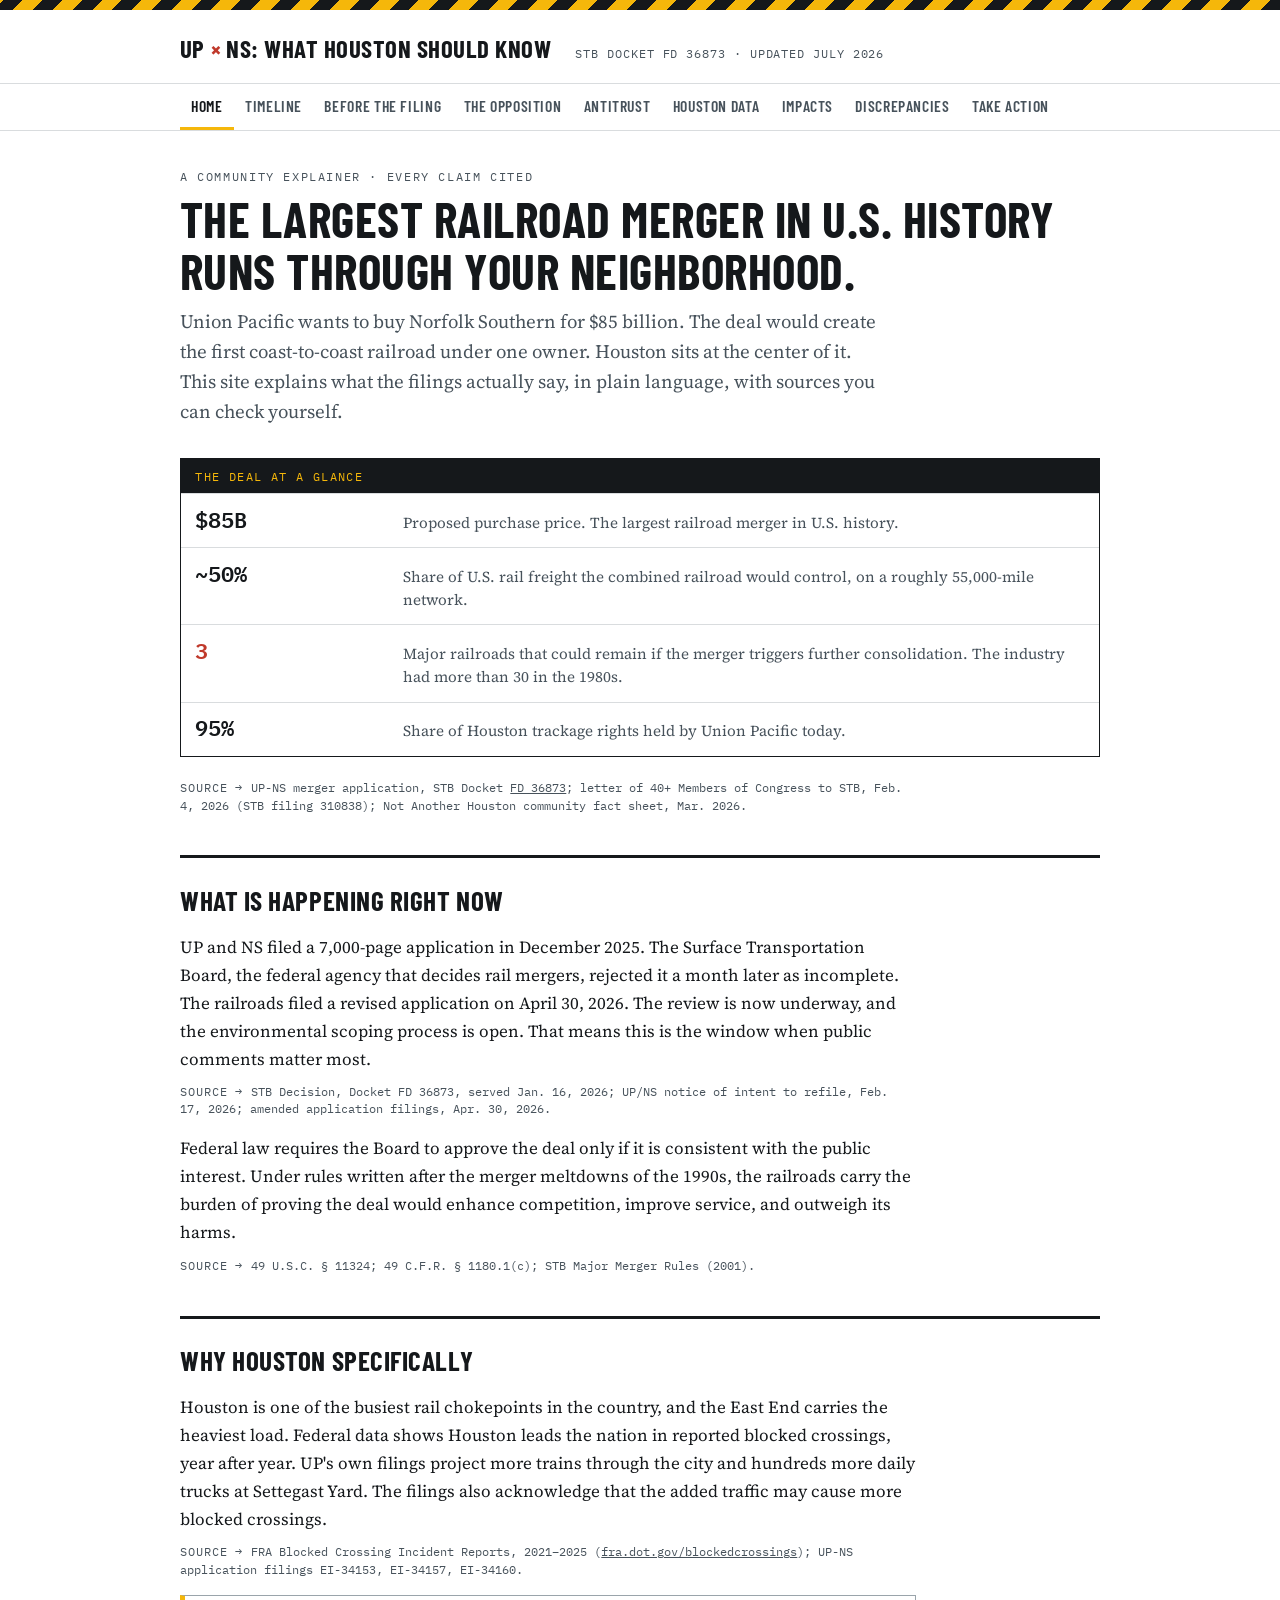
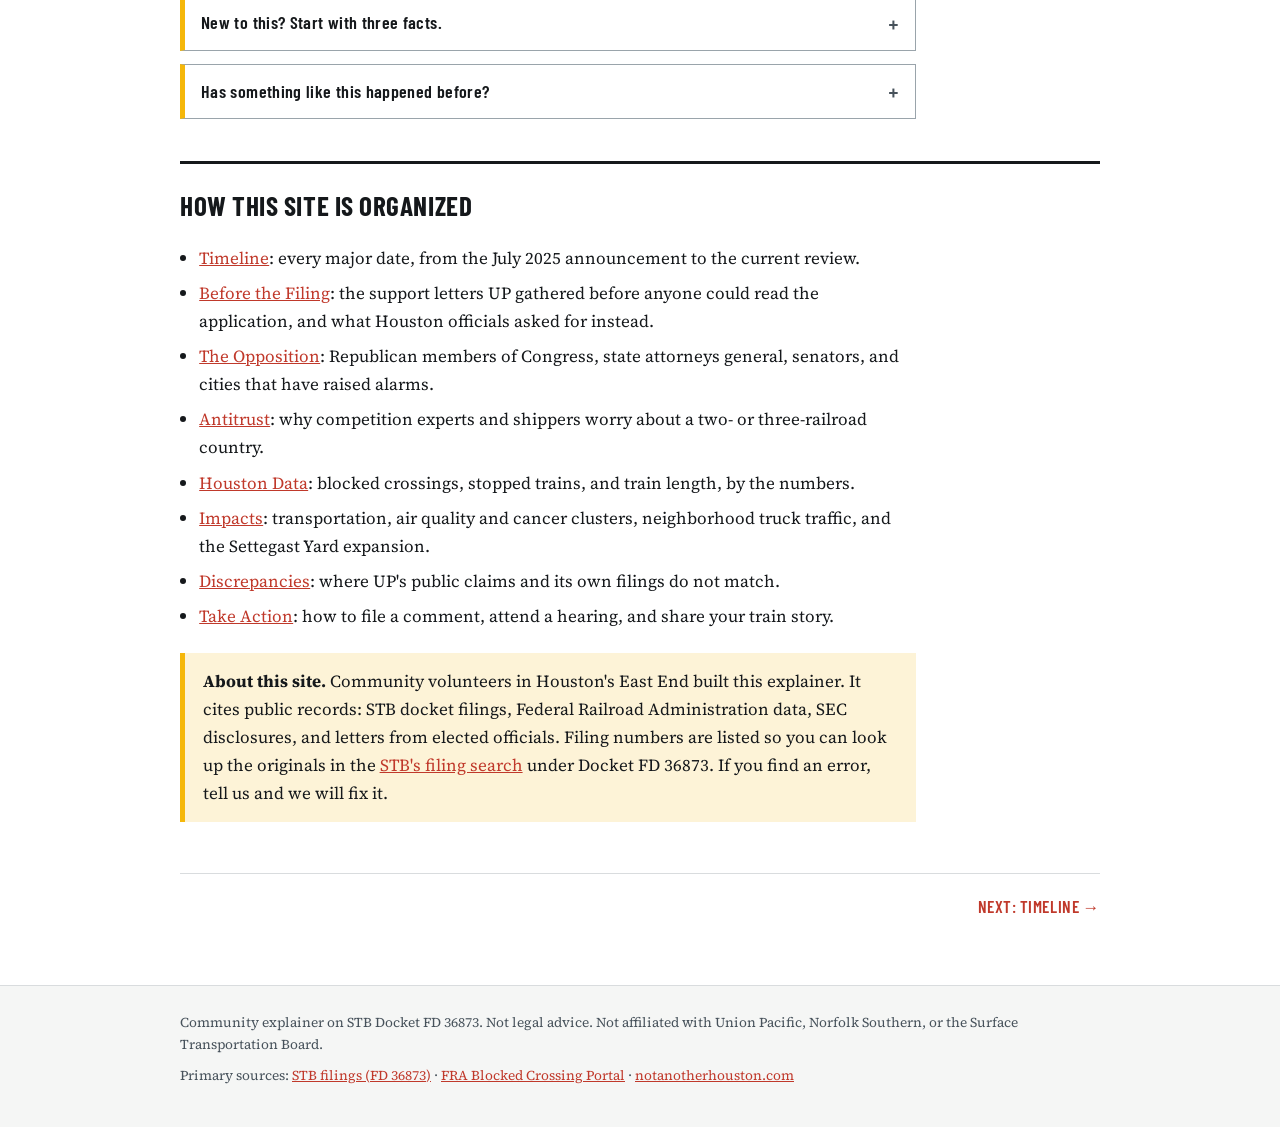
==== index.html @ a2941856 "initial files" ====
<!DOCTYPE html>
<html lang="en">
<head>
<meta charset="UTF-8">
<meta name="viewport" content="width=device-width, initial-scale=1.0">
<title>The UP-NS Merger, Explained | Houston</title>
<meta name="description" content="A plain-language, source-cited explainer on the proposed Union Pacific and Norfolk Southern merger and what it means for Houston.">
<link rel="preconnect" href="https://fonts.googleapis.com">
<link href="https://fonts.googleapis.com/css2?family=Barlow+Condensed:wght@600;700&family=IBM+Plex+Mono:wght@400;600&family=Source+Serif+4:ital,wght@0,400;0,600;1,400&display=swap" rel="stylesheet">
<link rel="stylesheet" href="styles.css">
</head>
<body>
<div class="hazard" aria-hidden="true"></div>
<header class="site">
  <div class="site-inner">
    <a class="wordmark" href="index.html">UP <span class="x">&times;</span> NS: What Houston Should Know</a>
    <span class="docket">STB DOCKET FD 36873 &middot; UPDATED JULY 2026</span>
  </div>
</header>
<nav class="site" aria-label="Site">
  <ul>
    <li><a href="index.html" class="here">Home</a></li>
    <li><a href="timeline.html">Timeline</a></li>
    <li><a href="letters.html">Before the Filing</a></li>
    <li><a href="opposition.html">The Opposition</a></li>
    <li><a href="antitrust.html">Antitrust</a></li>
    <li><a href="houston-data.html">Houston Data</a></li>
    <li><a href="impacts.html">Impacts</a></li>
    <li><a href="discrepancies.html">Discrepancies</a></li>
    <li><a href="action.html">Take Action</a></li>
  </ul>
</nav>

<main>
  <p class="eyebrow">A community explainer &middot; Every claim cited</p>
  <h1>The largest railroad merger in U.S. history runs through your neighborhood.</h1>
  <p class="lede">Union Pacific wants to buy Norfolk Southern for $85 billion. The deal would create the first coast-to-coast railroad under one owner. Houston sits at the center of it. This site explains what the filings actually say, in plain language, with sources you can check yourself.</p>

  <div class="board">
    <div class="board-title">The deal at a glance</div>
    <div class="board-row">
      <span class="board-num">$85B</span>
      <span class="board-label">Proposed purchase price. The largest railroad merger in U.S. history.</span>
    </div>
    <div class="board-row">
      <span class="board-num">~50%</span>
      <span class="board-label">Share of U.S. rail freight the combined railroad would control, on a roughly 55,000-mile network.</span>
    </div>
    <div class="board-row">
      <span class="board-num red">3</span>
      <span class="board-label">Major railroads that could remain if the merger triggers further consolidation. The industry had more than 30 in the 1980s.</span>
    </div>
    <div class="board-row">
      <span class="board-num">95%</span>
      <span class="board-label">Share of Houston trackage rights held by Union Pacific today.</span>
    </div>
  </div>
  <span class="src">UP-NS merger application, STB Docket <a href="https://www.stb.gov/proceedings-actions/filings/" rel="noopener">FD 36873</a>; letter of 40+ Members of Congress to STB, Feb. 4, 2026 (STB filing 310838); Not Another Houston community fact sheet, Mar. 2026.</span>

  <h2>What is happening right now</h2>
  <p>UP and NS filed a 7,000-page application in December 2025. The Surface Transportation Board, the federal agency that decides rail mergers, rejected it a month later as incomplete. The railroads filed a revised application on April 30, 2026. The review is now underway, and the environmental scoping process is open. That means this is the window when public comments matter most.</p>
  <span class="src">STB Decision, Docket FD 36873, served Jan. 16, 2026; UP/NS notice of intent to refile, Feb. 17, 2026; amended application filings, Apr. 30, 2026.</span>

  <p>Federal law requires the Board to approve the deal only if it is consistent with the public interest. Under rules written after the merger meltdowns of the 1990s, the railroads carry the burden of proving the deal would enhance competition, improve service, and outweigh its harms.</p>
  <span class="src">49 U.S.C. &sect; 11324; 49 C.F.R. &sect; 1180.1(c); STB Major Merger Rules (2001).</span>

  <h2>Why Houston specifically</h2>
  <p>Houston is one of the busiest rail chokepoints in the country, and the East End carries the heaviest load. Federal data shows Houston leads the nation in reported blocked crossings, year after year. UP's own filings project more trains through the city and hundreds more daily trucks at Settegast Yard. The filings also acknowledge that the added traffic may cause more blocked crossings.</p>
  <span class="src">FRA Blocked Crossing Incident Reports, 2021&ndash;2025 (<a href="https://www.fra.dot.gov/blockedcrossings/" rel="noopener">fra.dot.gov/blockedcrossings</a>); UP-NS application filings EI-34153, EI-34157, EI-34160.</span>

  <details class="box">
    <summary>New to this? Start with three facts.</summary>
    <div class="body">
      <p><strong>1. Eastwood Street is the most-reported blocked crossing in the United States.</strong> It logged 937 complaints in 2025 alone. Nine of the ten most-reported crossings nationally in 2024 were East End UP crossings.</p>
      <p><strong>2. The merger adds traffic here.</strong> UP's original application projected roughly 37% more trains on the corridors feeding the East End by Year 5, and a 209.8% increase in daily trucks at Settegast Yard.</p>
      <p><strong>3. You can still be heard.</strong> The STB accepts public comments, Houston officials have formally requested a public hearing here, and residents can submit their own experiences to the docket.</p>
      <span class="src">FRA Blocked Crossing Incident Reports, 2021&ndash;2025; STB filings EI-34153 &amp; EI-34157; procedural comments of Houston officials, Oct.&ndash;Nov. 2025 (STB filings 310158, 310323, 310413, 310428, 310429).</span>
    </div>
  </details>

  <details class="box">
    <summary>Has something like this happened before?</summary>
    <div class="body">
      <p>Yes, and Houston remembers it. When UP acquired Southern Pacific in 1996, it promised efficiency and better service. Within months the combined network melted down. Trains backed up from Houston toward Chicago, plants along the Ship Channel curtailed operations, and the congestion took years to fully unwind. The episode pushed the STB to rewrite its merger rules in 2001 and raise the bar for future deals. Today's proposal is far larger than that one.</p>
      <span class="src">STB Major Merger Rules, 5 S.T.B. 539 (2001); Not Another Houston community fact sheet, Mar. 2026.</span>
    </div>
  </details>

  <h2>How this site is organized</h2>
  <ul class="plain">
    <li><a href="timeline.html">Timeline</a>: every major date, from the July 2025 announcement to the current review.</li>
    <li><a href="letters.html">Before the Filing</a>: the support letters UP gathered before anyone could read the application, and what Houston officials asked for instead.</li>
    <li><a href="opposition.html">The Opposition</a>: Republican members of Congress, state attorneys general, senators, and cities that have raised alarms.</li>
    <li><a href="antitrust.html">Antitrust</a>: why competition experts and shippers worry about a two- or three-railroad country.</li>
    <li><a href="houston-data.html">Houston Data</a>: blocked crossings, stopped trains, and train length, by the numbers.</li>
    <li><a href="impacts.html">Impacts</a>: transportation, air quality and cancer clusters, neighborhood truck traffic, and the Settegast Yard expansion.</li>
    <li><a href="discrepancies.html">Discrepancies</a>: where UP's public claims and its own filings do not match.</li>
    <li><a href="action.html">Take Action</a>: how to file a comment, attend a hearing, and share your train story.</li>
  </ul>

  <div class="note">
    <p><strong>About this site.</strong> Community volunteers in Houston's East End built this explainer. It cites public records: STB docket filings, Federal Railroad Administration data, SEC disclosures, and letters from elected officials. Filing numbers are listed so you can look up the originals in the <a href="https://www.stb.gov/proceedings-actions/filings/" rel="noopener">STB's filing search</a> under Docket FD 36873. If you find an error, tell us and we will fix it.</p>
  </div>

  <div class="pager">
    <span></span>
    <a href="timeline.html">Next: Timeline &rarr;</a>
  </div>
</main>

<footer class="site">
  <div class="footer-inner">
    <p>Community explainer on STB Docket FD 36873. Not legal advice. Not affiliated with Union Pacific, Norfolk Southern, or the Surface Transportation Board.</p>
    <p>Primary sources: <a href="https://www.stb.gov/proceedings-actions/filings/" rel="noopener">STB filings (FD 36873)</a> &middot; <a href="https://www.fra.dot.gov/blockedcrossings/" rel="noopener">FRA Blocked Crossing Portal</a> &middot; <a href="https://notanotherhouston.com" rel="noopener">notanotherhouston.com</a></p>
  </div>
</footer>
</body>
</html>
---- styles.css ----
/* ============================================================
   UP-NS Merger Explainer - shared styles
   Palette: grade-crossing signage
   paper #FFFFFF / ink #15181B / steel #47525B
   warning yellow #F5B70A / signal red #C0392B
   ============================================================ */

:root {
  --paper: #ffffff;
  --paper-dim: #f5f6f5;
  --ink: #15181b;
  --steel: #47525b;
  --steel-light: #9aa4ab;
  --yellow: #f5b70a;
  --yellow-soft: #fdf3d7;
  --red: #c0392b;
  --red-soft: #faeae8;
  --rule: #d9dcde;
  --max: 60rem;
  --serif: "Source Serif 4", Georgia, serif;
  --display: "Barlow Condensed", "Arial Narrow", sans-serif;
  --mono: "IBM Plex Mono", "Courier New", monospace;
}

* { box-sizing: border-box; }

html { scroll-behavior: smooth; }
@media (prefers-reduced-motion: reduce) {
  html { scroll-behavior: auto; }
  * { transition: none !important; animation: none !important; }
}

body {
  margin: 0;
  background: var(--paper);
  color: var(--ink);
  font-family: var(--serif);
  font-size: 1.06rem;
  line-height: 1.65;
}

/* Hazard stripe: the site signature */
.hazard {
  height: 10px;
  background: repeating-linear-gradient(
    -45deg,
    var(--ink) 0 14px,
    var(--yellow) 14px 28px
  );
}

/* ---------- header / nav ---------- */
header.site {
  border-bottom: 1px solid var(--rule);
  background: var(--paper);
}
.site-inner {
  max-width: var(--max);
  margin: 0 auto;
  padding: 1.1rem 1.25rem 0.9rem;
  display: flex;
  flex-wrap: wrap;
  align-items: baseline;
  gap: 0.5rem 1.5rem;
}
.wordmark {
  font-family: var(--display);
  font-weight: 700;
  font-size: 1.55rem;
  letter-spacing: 0.02em;
  text-transform: uppercase;
  color: var(--ink);
  text-decoration: none;
}
.wordmark .x { color: var(--red); }
.docket {
  font-family: var(--mono);
  font-size: 0.72rem;
  letter-spacing: 0.08em;
  color: var(--steel);
}
nav.site {
  border-bottom: 1px solid var(--rule);
  background: var(--paper);
  position: sticky;
  top: 0;
  z-index: 20;
}
nav.site ul {
  max-width: var(--max);
  margin: 0 auto;
  padding: 0 1.25rem;
  list-style: none;
  display: flex;
  flex-wrap: wrap;
  gap: 0;
}
nav.site a {
  display: block;
  padding: 0.55rem 0.7rem;
  font-family: var(--display);
  font-weight: 600;
  font-size: 0.98rem;
  letter-spacing: 0.04em;
  text-transform: uppercase;
  color: var(--steel);
  text-decoration: none;
  border-bottom: 3px solid transparent;
}
nav.site a:hover { color: var(--ink); }
nav.site a.here {
  color: var(--ink);
  border-bottom-color: var(--yellow);
}

/* ---------- page scaffolding ---------- */
main {
  max-width: var(--max);
  margin: 0 auto;
  padding: 2.2rem 1.25rem 4rem;
}
.eyebrow {
  font-family: var(--mono);
  font-size: 0.72rem;
  letter-spacing: 0.14em;
  text-transform: uppercase;
  color: var(--steel);
  margin: 0 0 0.4rem;
}
h1 {
  font-family: var(--display);
  font-weight: 700;
  font-size: clamp(2.1rem, 5vw, 3.1rem);
  line-height: 1.05;
  text-transform: uppercase;
  letter-spacing: 0.01em;
  margin: 0 0 0.6rem;
}
.lede {
  font-size: 1.18rem;
  line-height: 1.6;
  color: var(--steel);
  max-width: 44rem;
  margin: 0 0 2rem;
}
h2 {
  font-family: var(--display);
  font-weight: 700;
  font-size: 1.7rem;
  text-transform: uppercase;
  letter-spacing: 0.02em;
  margin: 2.6rem 0 0.7rem;
  padding-top: 1.2rem;
  border-top: 3px solid var(--ink);
}
h3 {
  font-family: var(--display);
  font-weight: 600;
  font-size: 1.25rem;
  text-transform: uppercase;
  letter-spacing: 0.03em;
  margin: 1.6rem 0 0.4rem;
}
p { margin: 0 0 1rem; max-width: 46rem; }
a { color: var(--red); }
a:hover { color: var(--ink); }
:focus-visible { outline: 3px solid var(--yellow); outline-offset: 2px; }

ul.plain { max-width: 46rem; padding-left: 1.2rem; }
ul.plain li { margin-bottom: 0.45rem; }

/* ---------- source lines ---------- */
.src {
  display: block;
  font-family: var(--mono);
  font-size: 0.72rem;
  line-height: 1.5;
  color: var(--steel);
  margin: -0.4rem 0 1.1rem;
  max-width: 46rem;
}
.src::before { content: "SOURCE \2192  "; letter-spacing: 0.08em; }
.src a { color: var(--steel); }
.src a:hover { color: var(--ink); }

/* ---------- timetable stat rows: signature device ---------- */
.board {
  border: 1px solid var(--ink);
  margin: 1.4rem 0 1.8rem;
}
.board-title {
  font-family: var(--mono);
  font-size: 0.72rem;
  letter-spacing: 0.12em;
  text-transform: uppercase;
  background: var(--ink);
  color: var(--yellow);
  padding: 0.45rem 0.9rem;
}
.board-row {
  display: grid;
  grid-template-columns: minmax(7rem, 12rem) 1fr;
  gap: 1rem;
  padding: 0.8rem 0.9rem;
  border-top: 1px solid var(--rule);
  align-items: baseline;
}
.board-row:first-of-type { border-top: 0; }
.board-num {
  font-family: var(--mono);
  font-weight: 600;
  font-size: 1.35rem;
  line-height: 1.2;
  white-space: nowrap;
}
.board-num.red { color: var(--red); }
.board-label { font-size: 0.95rem; color: var(--steel); line-height: 1.5; }
@media (max-width: 34rem) {
  .board-row { grid-template-columns: 1fr; gap: 0.15rem; }
}

/* ---------- details / click boxes ---------- */
details.box {
  border: 1px solid var(--steel-light);
  border-left: 5px solid var(--yellow);
  margin: 0 0 0.8rem;
  max-width: 46rem;
  background: var(--paper);
}
details.box[open] { border-left-color: var(--ink); }
details.box > summary {
  cursor: pointer;
  list-style: none;
  padding: 0.75rem 1rem;
  font-family: var(--display);
  font-weight: 600;
  font-size: 1.12rem;
  letter-spacing: 0.02em;
  display: flex;
  justify-content: space-between;
  align-items: center;
  gap: 1rem;
}
details.box > summary::-webkit-details-marker { display: none; }
details.box > summary::after {
  content: "+";
  font-family: var(--mono);
  font-size: 1.1rem;
  color: var(--steel);
  flex: none;
}
details.box[open] > summary::after { content: "\2212"; }
details.box > summary:hover { background: var(--paper-dim); }
details.box .body { padding: 0 1rem 0.9rem; }
details.box .body p:last-child { margin-bottom: 0.4rem; }

/* ---------- callouts ---------- */
.note {
  background: var(--yellow-soft);
  border-left: 5px solid var(--yellow);
  padding: 0.9rem 1.1rem;
  margin: 1.4rem 0;
  max-width: 46rem;
}
.note p:last-child { margin-bottom: 0; }
.alert {
  background: var(--red-soft);
  border-left: 5px solid var(--red);
  padding: 0.9rem 1.1rem;
  margin: 1.4rem 0;
  max-width: 46rem;
}
.alert p:last-child { margin-bottom: 0; }

/* ---------- comparison table ---------- */
table.compare {
  border-collapse: collapse;
  width: 100%;
  margin: 1.2rem 0 1.6rem;
  font-size: 0.95rem;
}
table.compare th {
  font-family: var(--display);
  font-weight: 600;
  text-transform: uppercase;
  letter-spacing: 0.05em;
  font-size: 0.9rem;
  text-align: left;
  background: var(--ink);
  color: var(--paper);
  padding: 0.55rem 0.7rem;
}
table.compare td {
  border: 1px solid var(--rule);
  padding: 0.55rem 0.7rem;
  vertical-align: top;
}
table.compare td.num { font-family: var(--mono); font-size: 0.88rem; white-space: nowrap; }
table.compare tr:nth-child(even) td { background: var(--paper-dim); }
.table-scroll { overflow-x: auto; }

/* ---------- timeline ---------- */
ol.timeline { list-style: none; margin: 1.5rem 0; padding: 0; max-width: 46rem; }
ol.timeline li {
  position: relative;
  padding: 0 0 1.5rem 2rem;
  border-left: 3px solid var(--rule);
  margin-left: 0.4rem;
}
ol.timeline li::before {
  content: "";
  position: absolute;
  left: -8px;
  top: 0.35rem;
  width: 13px;
  height: 13px;
  background: var(--paper);
  border: 3px solid var(--steel);
  border-radius: 50%;
}
ol.timeline li.key { border-left-color: var(--yellow); }
ol.timeline li.key::before { border-color: var(--red); background: var(--red); }
.t-date {
  font-family: var(--mono);
  font-size: 0.78rem;
  letter-spacing: 0.06em;
  color: var(--steel);
  display: block;
  margin-bottom: 0.15rem;
}
.t-what {
  font-family: var(--display);
  font-weight: 600;
  font-size: 1.15rem;
  letter-spacing: 0.02em;
  display: block;
}
.t-detail { font-size: 0.95rem; color: var(--steel); display: block; margin-top: 0.2rem; }

/* ---------- two-column claim/filed ---------- */
.claim-pair {
  display: grid;
  grid-template-columns: 1fr 1fr;
  gap: 1rem;
  margin: 1.2rem 0 0.4rem;
  max-width: 52rem;
}
.claim, .filed { border: 1px solid var(--rule); padding: 0.9rem 1rem; }
.claim { border-top: 4px solid var(--steel-light); }
.filed { border-top: 4px solid var(--red); }
.claim .tag, .filed .tag {
  font-family: var(--mono);
  font-size: 0.68rem;
  letter-spacing: 0.12em;
  text-transform: uppercase;
  display: block;
  margin-bottom: 0.4rem;
  color: var(--steel);
}
.filed .tag { color: var(--red); }
.claim p, .filed p { margin-bottom: 0.4rem; font-size: 0.97rem; }
@media (max-width: 40rem) { .claim-pair { grid-template-columns: 1fr; } }

/* ---------- action cards ---------- */
.actions { display: grid; grid-template-columns: repeat(auto-fit, minmax(15rem, 1fr)); gap: 1rem; margin: 1.5rem 0; }
.action-card {
  border: 2px solid var(--ink);
  padding: 1.1rem 1.1rem 1.2rem;
  display: flex;
  flex-direction: column;
  gap: 0.5rem;
}
.action-card h3 { margin: 0; }
.action-card p { font-size: 0.95rem; margin: 0; flex: 1; }
.btn {
  display: inline-block;
  font-family: var(--display);
  font-weight: 700;
  text-transform: uppercase;
  letter-spacing: 0.05em;
  background: var(--ink);
  color: var(--yellow);
  text-decoration: none;
  padding: 0.55rem 1rem;
  align-self: start;
}
.btn:hover { background: var(--red); color: var(--paper); }

/* ---------- next / prev page footer nav ---------- */
.pager {
  display: flex;
  justify-content: space-between;
  gap: 1rem;
  margin-top: 3.2rem;
  padding-top: 1.2rem;
  border-top: 1px solid var(--rule);
  font-family: var(--display);
  font-weight: 600;
  text-transform: uppercase;
  letter-spacing: 0.03em;
}
.pager a { text-decoration: none; }

/* ---------- footer ---------- */
footer.site {
  border-top: 1px solid var(--rule);
  background: var(--paper-dim);
}
.footer-inner {
  max-width: var(--max);
  margin: 0 auto;
  padding: 1.6rem 1.25rem 2rem;
  font-size: 0.85rem;
  color: var(--steel);
}
.footer-inner p { max-width: none; margin-bottom: 0.5rem; }
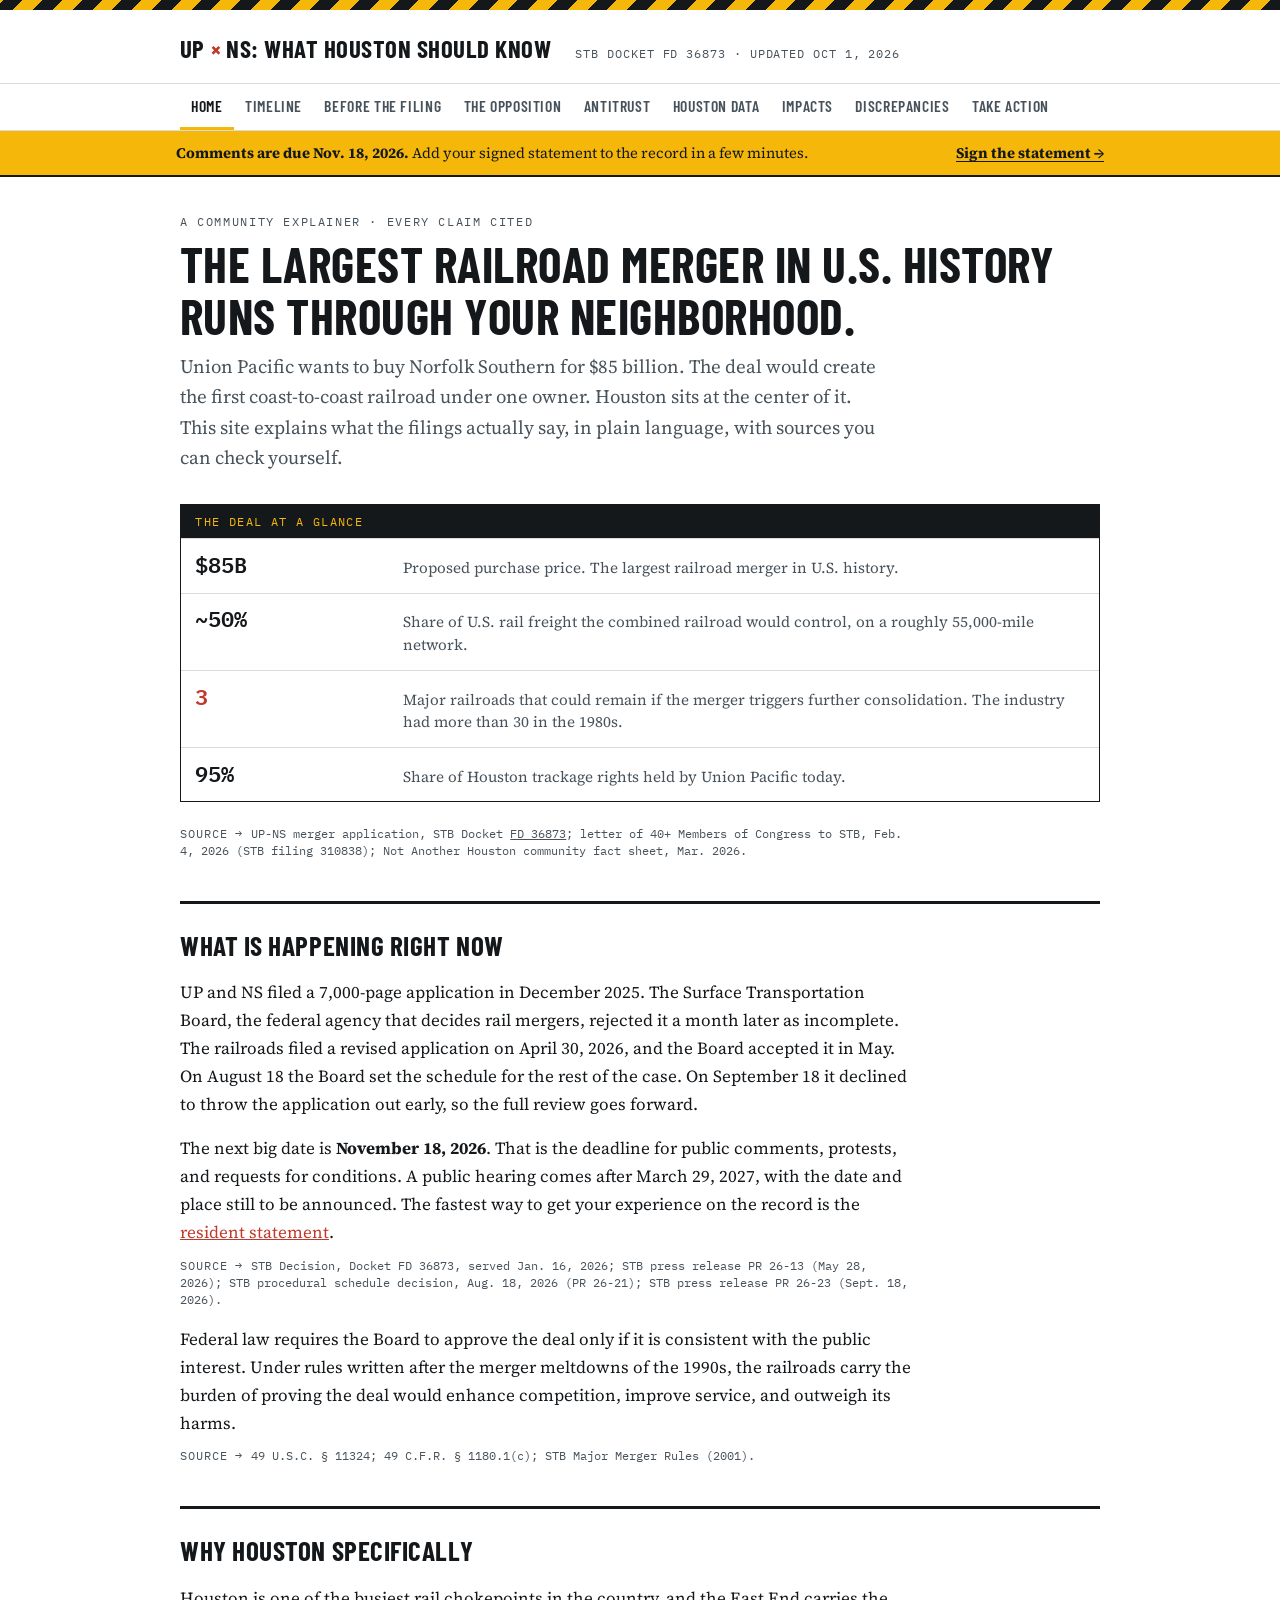
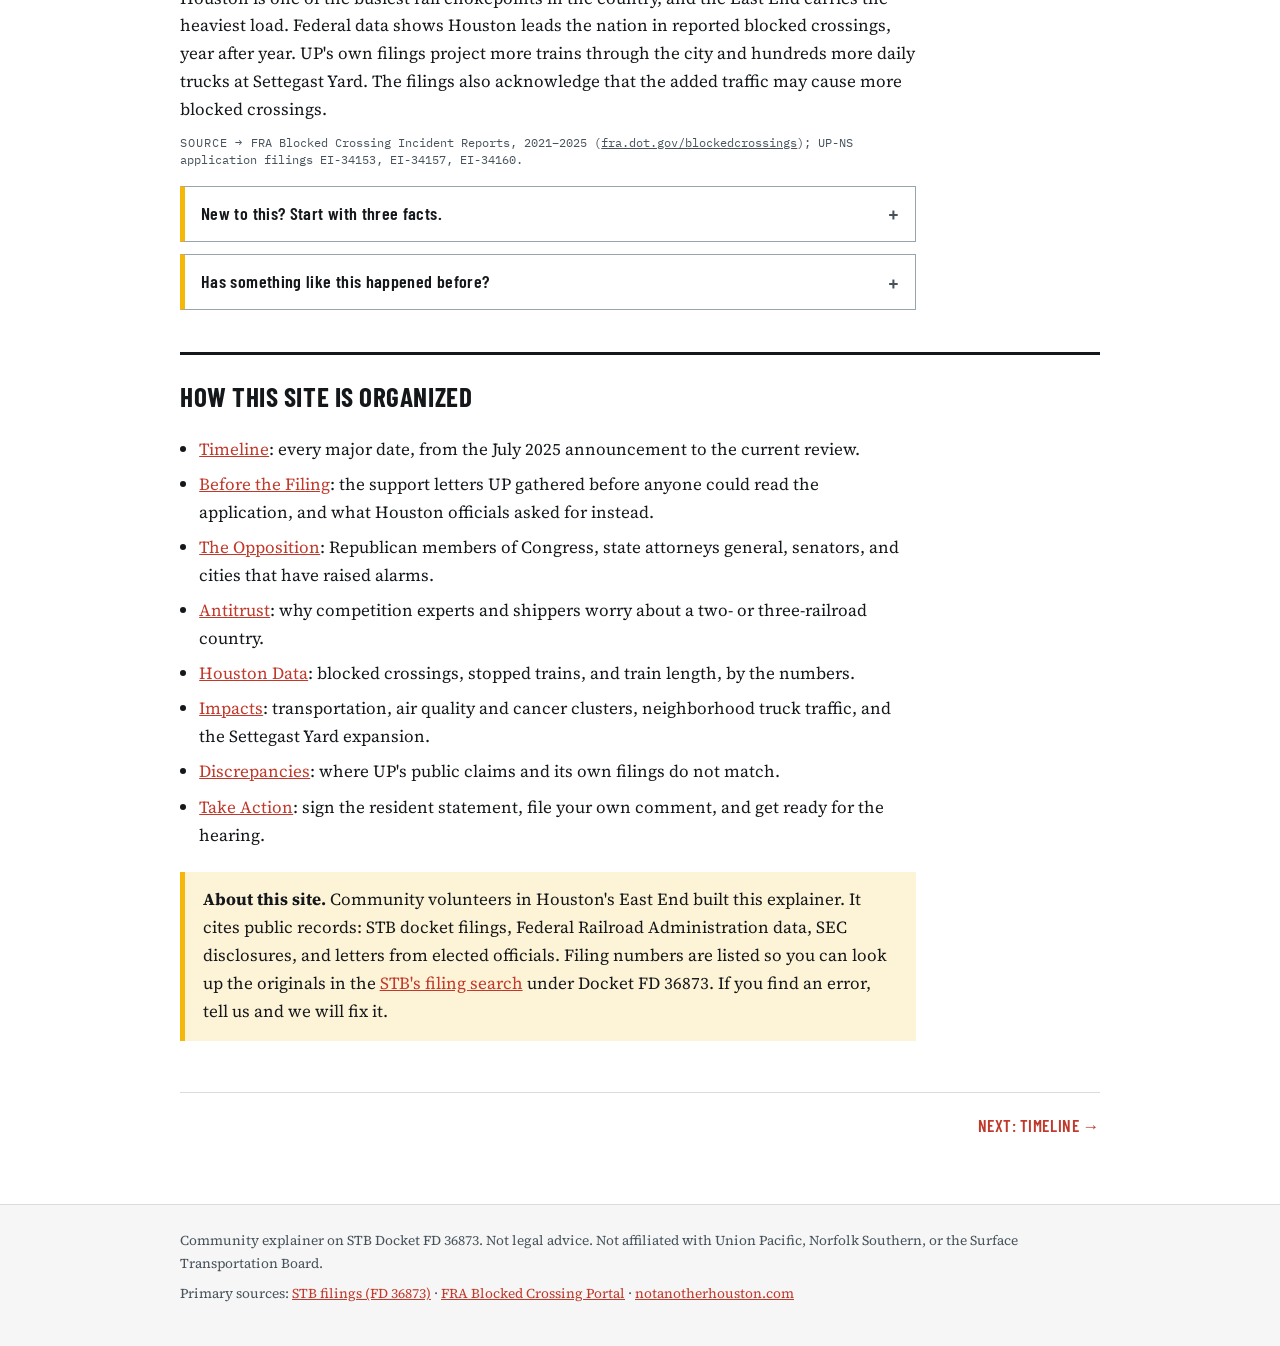
==== commit 04debce4: "new files with updates oct 2026" ====
--- a/index.html
+++ b/index.html
@@ -14,7 +14,7 @@
 <header class="site">
   <div class="site-inner">
     <a class="wordmark" href="index.html">UP <span class="x">&times;</span> NS: What Houston Should Know</a>
-    <span class="docket">STB DOCKET FD 36873 &middot; UPDATED JULY 2026</span>
+    <span class="docket">STB DOCKET FD 36873 &middot; UPDATED OCT 1, 2026</span>
   </div>
 </header>
 <nav class="site" aria-label="Site">
@@ -30,6 +30,7 @@
     <li><a href="action.html">Take Action</a></li>
   </ul>
 </nav>
+<div class="cta-strip"><div class="cta-inner"><span><strong>Comments are due Nov. 18, 2026.</strong> Add your signed statement to the record in a few minutes.</span><a href="https://lindsaywil4.github.io/stb-statement/" rel="noopener">Sign the statement &rarr;</a></div></div>
 
 <main>
   <p class="eyebrow">A community explainer &middot; Every claim cited</p>
@@ -58,8 +59,9 @@
   <span class="src">UP-NS merger application, STB Docket <a href="https://www.stb.gov/proceedings-actions/filings/" rel="noopener">FD 36873</a>; letter of 40+ Members of Congress to STB, Feb. 4, 2026 (STB filing 310838); Not Another Houston community fact sheet, Mar. 2026.</span>
 
   <h2>What is happening right now</h2>
-  <p>UP and NS filed a 7,000-page application in December 2025. The Surface Transportation Board, the federal agency that decides rail mergers, rejected it a month later as incomplete. The railroads filed a revised application on April 30, 2026. The review is now underway, and the environmental scoping process is open. That means this is the window when public comments matter most.</p>
-  <span class="src">STB Decision, Docket FD 36873, served Jan. 16, 2026; UP/NS notice of intent to refile, Feb. 17, 2026; amended application filings, Apr. 30, 2026.</span>
+  <p>UP and NS filed a 7,000-page application in December 2025. The Surface Transportation Board, the federal agency that decides rail mergers, rejected it a month later as incomplete. The railroads filed a revised application on April 30, 2026, and the Board accepted it in May. On August 18 the Board set the schedule for the rest of the case. On September 18 it declined to throw the application out early, so the full review goes forward.</p>
+  <p>The next big date is <strong>November 18, 2026</strong>. That is the deadline for public comments, protests, and requests for conditions. A public hearing comes after March 29, 2027, with the date and place still to be announced. The fastest way to get your experience on the record is the <a href="https://lindsaywil4.github.io/stb-statement/" rel="noopener">resident statement</a>.</p>
+  <span class="src">STB Decision, Docket FD 36873, served Jan. 16, 2026; STB press release PR 26-13 (May 28, 2026); STB procedural schedule decision, Aug. 18, 2026 (PR 26-21); STB press release PR 26-23 (Sept. 18, 2026).</span>
 
   <p>Federal law requires the Board to approve the deal only if it is consistent with the public interest. Under rules written after the merger meltdowns of the 1990s, the railroads carry the burden of proving the deal would enhance competition, improve service, and outweigh its harms.</p>
   <span class="src">49 U.S.C. &sect; 11324; 49 C.F.R. &sect; 1180.1(c); STB Major Merger Rules (2001).</span>
@@ -72,9 +74,9 @@
     <summary>New to this? Start with three facts.</summary>
     <div class="body">
       <p><strong>1. Eastwood Street is the most-reported blocked crossing in the United States.</strong> It logged 937 complaints in 2025 alone. Nine of the ten most-reported crossings nationally in 2024 were East End UP crossings.</p>
-      <p><strong>2. The merger adds traffic here.</strong> UP's original application projected roughly 37% more trains on the corridors feeding the East End by Year 5, and a 209.8% increase in daily trucks at Settegast Yard.</p>
-      <p><strong>3. You can still be heard.</strong> The STB accepts public comments, Houston officials have formally requested a public hearing here, and residents can submit their own experiences to the docket.</p>
-      <span class="src">FRA Blocked Crossing Incident Reports, 2021&ndash;2025; STB filings EI-34153 &amp; EI-34157; procedural comments of Houston officials, Oct.&ndash;Nov. 2025 (STB filings 310158, 310323, 310413, 310428, 310429).</span>
+      <p><strong>2. The merger adds traffic here.</strong> The railroads' latest tables, filed September 9, 2026, project activity at the Settegast intermodal yard rising 140% by Year 5, from 242 to 610 units a day. The rail lines feeding the East End carry about 33% more tonnage in the federal review's own dataset.</p>
+      <p><strong>3. You can still be heard.</strong> The STB takes public comments through November 18, 2026. Houston officials have formally requested a public hearing here, and residents can <a href="https://lindsaywil4.github.io/stb-statement/" rel="noopener">sign a statement</a> that organizers file on the docket.</p>
+      <span class="src">FRA Blocked Crossing Incident Reports, 2021&ndash;2025; UP-NS Master Data Tables, OEA filing EI-34309 (Sept. 9, 2026); OEA scoping dataset (Aug. 19, 2026); procedural comments of Houston officials, Oct.&ndash;Nov. 2025 (STB filings 310158, 310323, 310413, 310428, 310429).</span>
     </div>
   </details>
 
@@ -95,7 +97,7 @@
     <li><a href="houston-data.html">Houston Data</a>: blocked crossings, stopped trains, and train length, by the numbers.</li>
     <li><a href="impacts.html">Impacts</a>: transportation, air quality and cancer clusters, neighborhood truck traffic, and the Settegast Yard expansion.</li>
     <li><a href="discrepancies.html">Discrepancies</a>: where UP's public claims and its own filings do not match.</li>
-    <li><a href="action.html">Take Action</a>: how to file a comment, attend a hearing, and share your train story.</li>
+    <li><a href="action.html">Take Action</a>: sign the resident statement, file your own comment, and get ready for the hearing.</li>
   </ul>
 
   <div class="note">
--- a/styles.css
+++ b/styles.css
@@ -414,3 +414,9 @@
   color: var(--steel);
 }
 .footer-inner p { max-width: none; margin-bottom: 0.5rem; }
+
+/* Call-to-action strip (added Oct 2026) */
+.cta-strip { background: var(--yellow); color: var(--ink); border-bottom: 2px solid var(--ink); }
+.cta-inner { max-width: 60rem; margin: 0 auto; padding: 0.6rem 1rem; display: flex; flex-wrap: wrap; gap: 0.5rem 1rem; align-items: center; justify-content: space-between; font-size: 0.92rem; }
+.cta-inner a { color: inherit; font-weight: 700; text-decoration: underline; text-underline-offset: 3px; white-space: nowrap; }
+.action-card.primary { border-width: 3px; background: var(--yellow-soft); }
